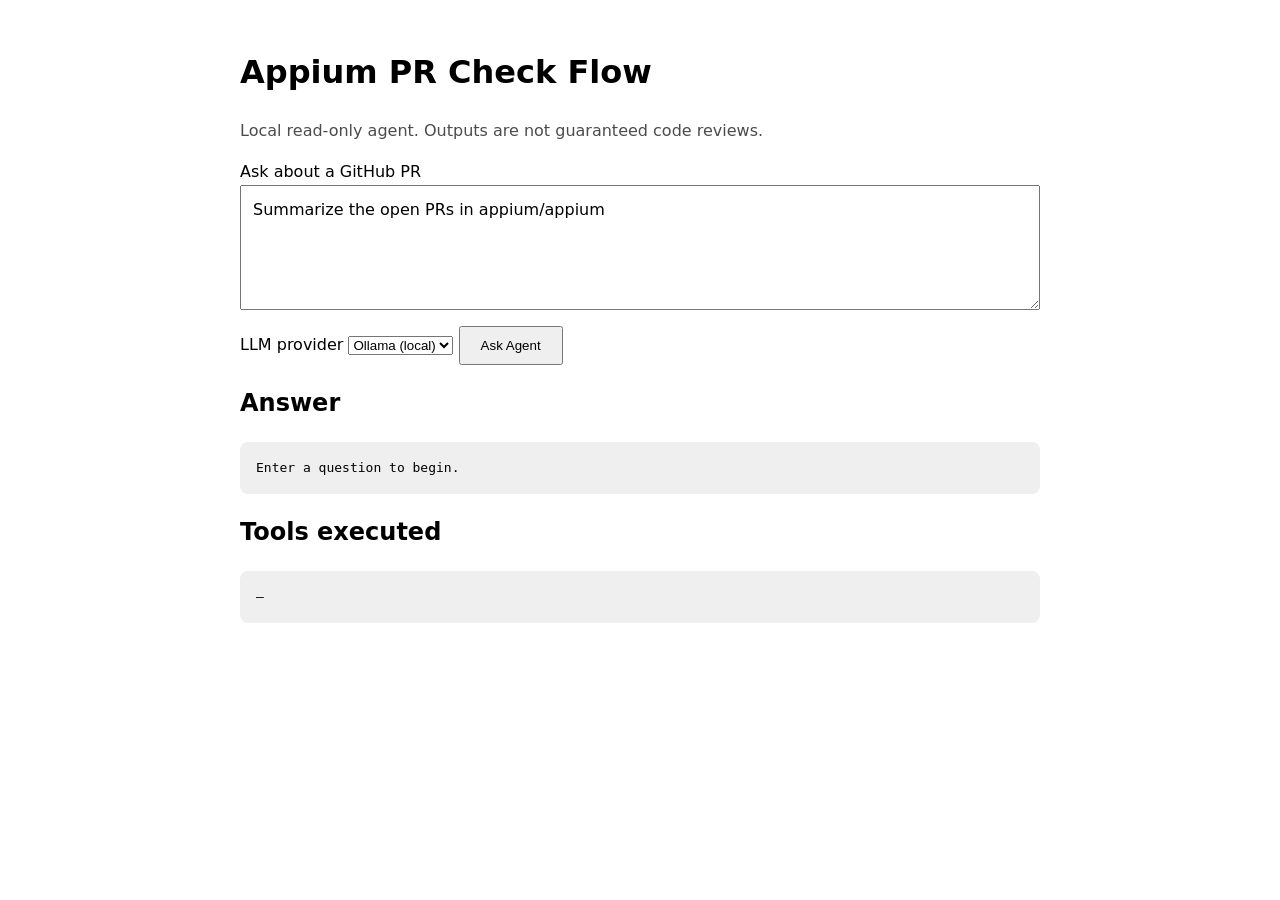
==== static/index.html @ e473fd58 "Support the native Ollama provider across CLI and web" ====
<!doctype html>
<html lang="en">
<head>
  <meta charset="utf-8">
  <meta name="viewport" content="width=device-width, initial-scale=1">
  <title>Appium PR Check Flow</title>
  <style>
    :root { font-family: system-ui, sans-serif; color-scheme: light dark; }
    body { max-width: 800px; margin: 3rem auto; padding: 0 1.25rem; line-height: 1.55; }
    textarea { box-sizing: border-box; width: 100%; padding: 12px; font: inherit; }
    button { padding: 10px 20px; cursor: pointer; margin-top: 8px; }
    pre { white-space: pre-wrap; overflow-wrap: anywhere; padding: 1rem; background: rgba(127,127,127,.12); border-radius: 8px; }
    .note { opacity: .7; }
  </style>
</head>
<body>
  <h1>Appium PR Check Flow</h1>
  <p class="note">Local read-only agent. Outputs are not guaranteed code reviews.</p>
  <form id="ask-form">
    <label for="question">Ask about a GitHub PR</label>
    <textarea id="question" rows="4" maxlength="2000" required>Summarize the open PRs in appium/appium</textarea>
    <label for="provider">LLM provider</label>
    <select id="provider"><option value="ollama" selected>Ollama (local)</option><option value="openai">OpenAI API</option></select>
    <button id="submit" type="submit">Ask Agent</button>
  </form>
  <h2>Answer</h2>
  <pre id="answer" aria-live="polite">Enter a question to begin.</pre>
  <h2>Tools executed</h2>
  <pre id="tools">—</pre>
  <script>
    const form = document.getElementById('ask-form');
    const button = document.getElementById('submit');
    const answer = document.getElementById('answer');
    const tools = document.getElementById('tools');
    form.addEventListener('submit', async event => {
      event.preventDefault();
      button.disabled = true;
      answer.textContent = 'Running…';
      tools.textContent = '—';
      try {
        const response = await fetch('/api/ask', {
          method: 'POST',
          headers: {'Content-Type': 'application/json'},
          body: JSON.stringify({question: document.getElementById('question').value, provider: document.getElementById('provider').value})
        });
        const body = await response.json();
        if (!response.ok) throw new Error(body.detail || 'Request failed');
        answer.textContent = body.answer;
        tools.textContent = JSON.stringify(body.tools, null, 2);
      } catch (error) {
        answer.textContent = String(error);
      } finally {
        button.disabled = false;
      }
    });
  </script>
</body>
</html>
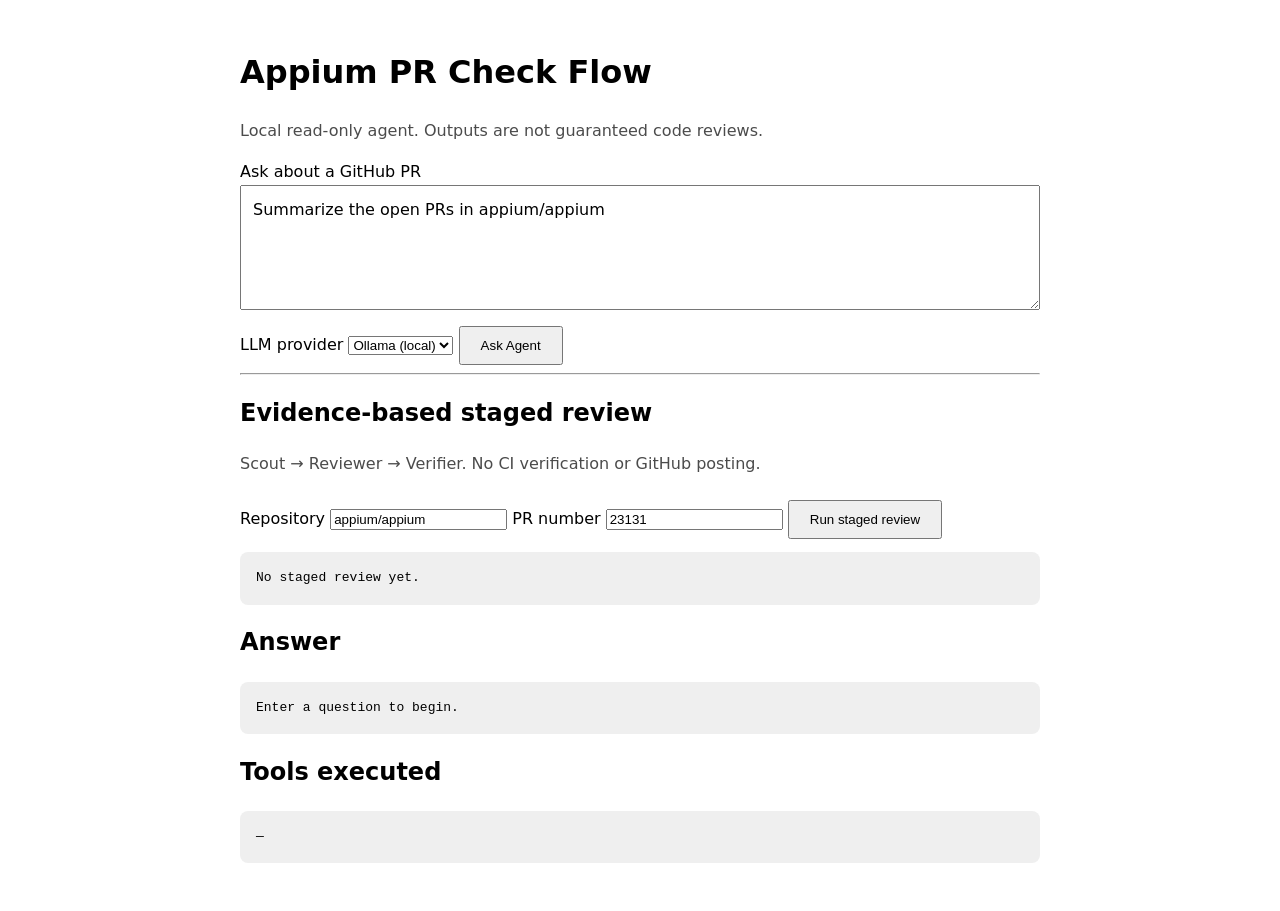
==== commit 80c892a0: "Add evidence-based staged review with a shared Skill" ====
--- a/static/index.html
+++ b/static/index.html
@@ -23,6 +23,17 @@
     <select id="provider"><option value="ollama" selected>Ollama (local)</option><option value="openai">OpenAI API</option></select>
     <button id="submit" type="submit">Ask Agent</button>
   </form>
+  <hr>
+  <h2>Evidence-based staged review</h2>
+  <p class="note">Scout → Reviewer → Verifier. No CI verification or GitHub posting.</p>
+  <form id="review-form">
+    <label for="review-repo">Repository</label>
+    <input id="review-repo" value="appium/appium" required pattern="[A-Za-z0-9_.-]+/[A-Za-z0-9_.-]+">
+    <label for="review-number">PR number</label>
+    <input id="review-number" type="number" min="1" value="23131" required>
+    <button type="submit" id="review-button">Run staged review</button>
+  </form>
+  <pre id="review-output" aria-live="polite">No staged review yet.</pre>
   <h2>Answer</h2>
   <pre id="answer" aria-live="polite">Enter a question to begin.</pre>
   <h2>Tools executed</h2>
@@ -32,6 +43,32 @@
     const button = document.getElementById('submit');
     const answer = document.getElementById('answer');
     const tools = document.getElementById('tools');
+    const reviewForm = document.getElementById('review-form');
+    const reviewButton = document.getElementById('review-button');
+    const reviewOutput = document.getElementById('review-output');
+    reviewForm.addEventListener('submit', async event => {
+      event.preventDefault();
+      reviewButton.disabled = true;
+      reviewOutput.textContent = 'Running staged review…';
+      try {
+        const response = await fetch('/api/review', {
+          method: 'POST',
+          headers: {'Content-Type': 'application/json'},
+          body: JSON.stringify({
+            repo: document.getElementById('review-repo').value,
+            number: Number(document.getElementById('review-number').value),
+            provider: document.getElementById('provider').value
+          })
+        });
+        const body = await response.json();
+        if (!response.ok) throw new Error(body.detail || 'Review request failed');
+        reviewOutput.textContent = JSON.stringify(body, null, 2);
+      } catch (error) {
+        reviewOutput.textContent = String(error);
+      } finally {
+        reviewButton.disabled = false;
+      }
+    });
     form.addEventListener('submit', async event => {
       event.preventDefault();
       button.disabled = true;
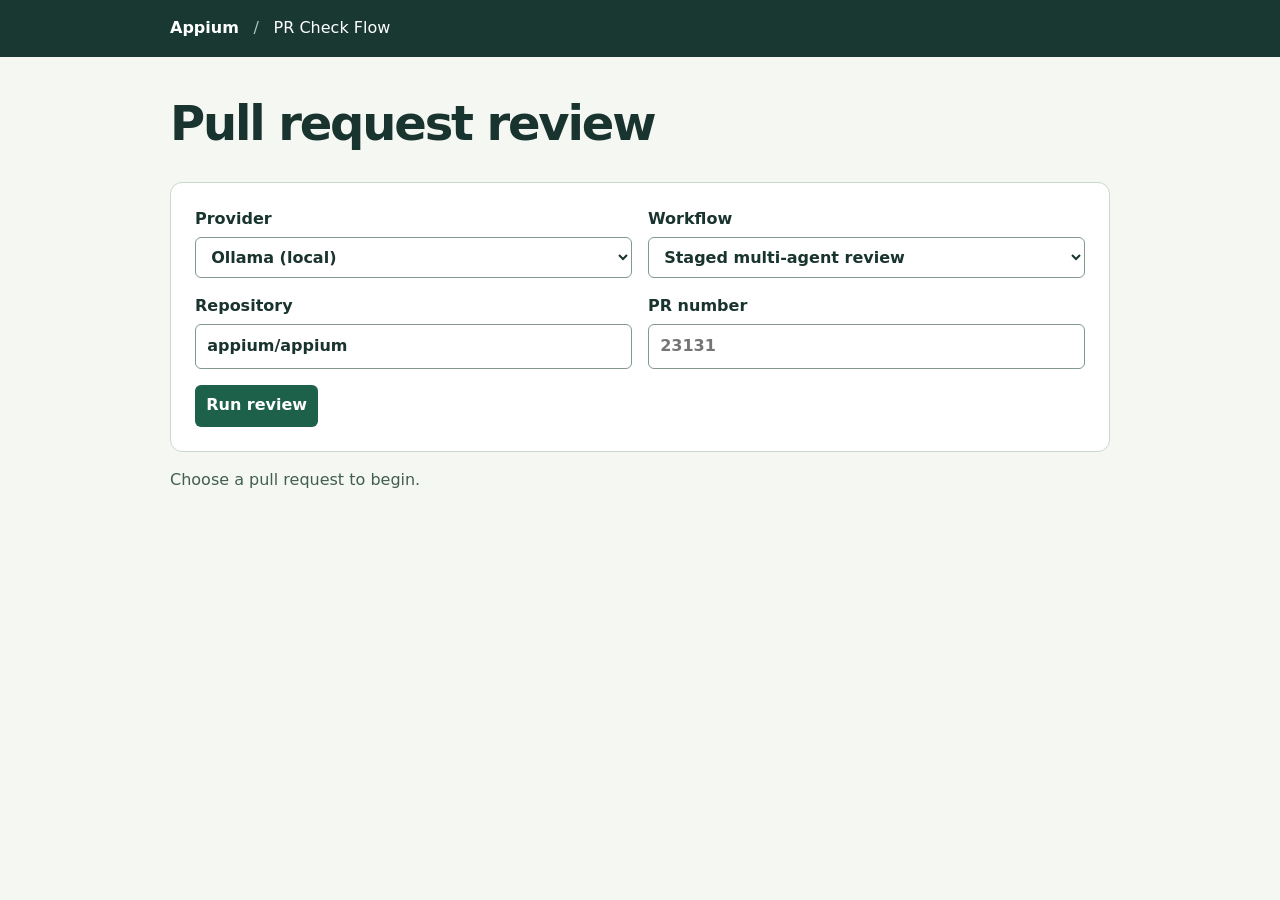
==== commit e35239d0: "Present single-agent and staged reviews in a unified web UI" ====
--- a/static/index.html
+++ b/static/index.html
@@ -4,92 +4,32 @@
   <meta charset="utf-8">
   <meta name="viewport" content="width=device-width, initial-scale=1">
   <title>Appium PR Check Flow</title>
-  <style>
-    :root { font-family: system-ui, sans-serif; color-scheme: light dark; }
-    body { max-width: 800px; margin: 3rem auto; padding: 0 1.25rem; line-height: 1.55; }
-    textarea { box-sizing: border-box; width: 100%; padding: 12px; font: inherit; }
-    button { padding: 10px 20px; cursor: pointer; margin-top: 8px; }
-    pre { white-space: pre-wrap; overflow-wrap: anywhere; padding: 1rem; background: rgba(127,127,127,.12); border-radius: 8px; }
-    .note { opacity: .7; }
-  </style>
+  <link rel="stylesheet" href="/static/review.css">
+  <script src="/static/review.js" defer></script>
 </head>
 <body>
-  <h1>Appium PR Check Flow</h1>
-  <p class="note">Local read-only agent. Outputs are not guaranteed code reviews.</p>
-  <form id="ask-form">
-    <label for="question">Ask about a GitHub PR</label>
-    <textarea id="question" rows="4" maxlength="2000" required>Summarize the open PRs in appium/appium</textarea>
-    <label for="provider">LLM provider</label>
-    <select id="provider"><option value="ollama" selected>Ollama (local)</option><option value="openai">OpenAI API</option></select>
-    <button id="submit" type="submit">Ask Agent</button>
-  </form>
-  <hr>
-  <h2>Evidence-based staged review</h2>
-  <p class="note">Scout → Reviewer → Verifier. No CI verification or GitHub posting.</p>
-  <form id="review-form">
-    <label for="review-repo">Repository</label>
-    <input id="review-repo" value="appium/appium" required pattern="[A-Za-z0-9_.-]+/[A-Za-z0-9_.-]+">
-    <label for="review-number">PR number</label>
-    <input id="review-number" type="number" min="1" value="23131" required>
-    <button type="submit" id="review-button">Run staged review</button>
-  </form>
-  <pre id="review-output" aria-live="polite">No staged review yet.</pre>
-  <h2>Answer</h2>
-  <pre id="answer" aria-live="polite">Enter a question to begin.</pre>
-  <h2>Tools executed</h2>
-  <pre id="tools">—</pre>
-  <script>
-    const form = document.getElementById('ask-form');
-    const button = document.getElementById('submit');
-    const answer = document.getElementById('answer');
-    const tools = document.getElementById('tools');
-    const reviewForm = document.getElementById('review-form');
-    const reviewButton = document.getElementById('review-button');
-    const reviewOutput = document.getElementById('review-output');
-    reviewForm.addEventListener('submit', async event => {
-      event.preventDefault();
-      reviewButton.disabled = true;
-      reviewOutput.textContent = 'Running staged review…';
-      try {
-        const response = await fetch('/api/review', {
-          method: 'POST',
-          headers: {'Content-Type': 'application/json'},
-          body: JSON.stringify({
-            repo: document.getElementById('review-repo').value,
-            number: Number(document.getElementById('review-number').value),
-            provider: document.getElementById('provider').value
-          })
-        });
-        const body = await response.json();
-        if (!response.ok) throw new Error(body.detail || 'Review request failed');
-        reviewOutput.textContent = JSON.stringify(body, null, 2);
-      } catch (error) {
-        reviewOutput.textContent = String(error);
-      } finally {
-        reviewButton.disabled = false;
-      }
-    });
-    form.addEventListener('submit', async event => {
-      event.preventDefault();
-      button.disabled = true;
-      answer.textContent = 'Running…';
-      tools.textContent = '—';
-      try {
-        const response = await fetch('/api/ask', {
-          method: 'POST',
-          headers: {'Content-Type': 'application/json'},
-          body: JSON.stringify({question: document.getElementById('question').value, provider: document.getElementById('provider').value})
-        });
-        const body = await response.json();
-        if (!response.ok) throw new Error(body.detail || 'Request failed');
-        answer.textContent = body.answer;
-        tools.textContent = JSON.stringify(body.tools, null, 2);
-      } catch (error) {
-        answer.textContent = String(error);
-      } finally {
-        button.disabled = false;
-      }
-    });
-  </script>
+  <header><b>Appium</b><span> / </span>PR Check Flow</header>
+  <main>
+    <h1>Pull request review</h1>
+    <form id="run">
+      <label>Provider<select id="provider"><option value="ollama">Ollama (local)</option><option value="openai">OpenAI API</option></select></label>
+      <label>Workflow<select id="mode"><option value="staged">Staged multi-agent review</option><option value="single">Single agent</option></select></label>
+      <fieldset id="target">
+        <label>Repository<input id="repo" required pattern="[A-Za-z0-9_.\-]+/[A-Za-z0-9_.\-]+" value="appium/appium"></label>
+        <label>PR number<input id="number" type="number" required min="1" placeholder="23131"></label>
+      </fieldset>
+      <label id="ask" hidden>Question<textarea id="question" maxlength="2000" rows="3" required disabled>Summarize the open PRs in appium/appium</textarea></label>
+      <button id="submit">Run review</button>
+    </form>
+    <p id="status" role="status">Choose a pull request to begin.</p>
+    <section id="result" hidden>
+      <h2>Review report</h2>
+      <div id="coverage"></div>
+      <article id="report"></article>
+      <h2>Execution trace</h2>
+      <ol id="trace"></ol>
+      <details><summary>Structured JSON</summary><pre id="json"></pre></details>
+    </section>
+  </main>
 </body>
 </html>
--- a/static/review.css
+++ b/static/review.css
@@ -0,0 +1,32 @@
+:root { color-scheme: light; font: 16px/1.55 'Inter', system-ui, sans-serif; color: #19332e; background: #f5f7f3; }
+* { box-sizing: border-box; }
+body { margin: 0; }
+header { background: #183831; color: white; padding: 1rem max(5vw, calc((100vw - 940px)/2)); white-space: nowrap; }
+header span { color: #abc5b9; margin: 0 .6rem; }
+main { max-width: 988px; margin: 2.5rem auto; padding: 0 24px; }
+h1 { font-size: clamp(2rem, 5vw, 3rem); letter-spacing: -.045em; line-height: 1.1; }
+h2 { margin: 2rem 0 .75rem; }
+form, article, details { background: white; border: 1px solid #cad8ce; border-radius: 12px; padding: 1.5rem; }
+form, fieldset { display: grid; grid-template-columns: 1fr 1fr; gap: 1rem; }
+fieldset { border: 0; margin: 0; padding: 0; min-width: 0; }
+fieldset, #ask { grid-column: 1 / -1; }
+label { display: grid; gap: .35rem; font-weight: 600; min-width: 0; }
+select, input, textarea, button { font: inherit; border-radius: 6px; padding: .55rem .7rem; }
+select, input, textarea { border: 1px solid #82998b; background: white; color: inherit; width: 100%; }
+button { justify-self: start; background: #1d614a; border: 0; color: white; font-weight: 600; cursor: pointer; }
+button:disabled { opacity: .65; }
+#status { color: #425e51; }
+#coverage { display: flex; flex-wrap: wrap; gap: .5rem; margin-bottom: .75rem; }
+#coverage span { background: #e0eae3; padding: .25rem .65rem; border-radius: 4px; }
+article { overflow: auto; overflow-wrap: anywhere; }
+article > :first-child { margin-top: 0; }
+article h1 { font-size: 1.55rem; letter-spacing: -.02em; }
+article h2 { font-size: 1.2rem; }
+code, pre { font-family: 'IBM Plex Mono', ui-monospace, monospace; }
+code { background: #eef3ef; padding: .1em .25em; }
+pre { white-space: pre-wrap; overflow-wrap: anywhere; }
+th, td { padding: .4rem .7rem; border: 1px solid #cad8ce; text-align: left; }
+table { border-collapse: collapse; }
+summary { cursor: pointer; font-weight: 600; }
+[hidden] { display: none !important; }
+@media (max-width: 560px) { form, fieldset { grid-template-columns: 1fr; } main { padding: 0 14px; } }
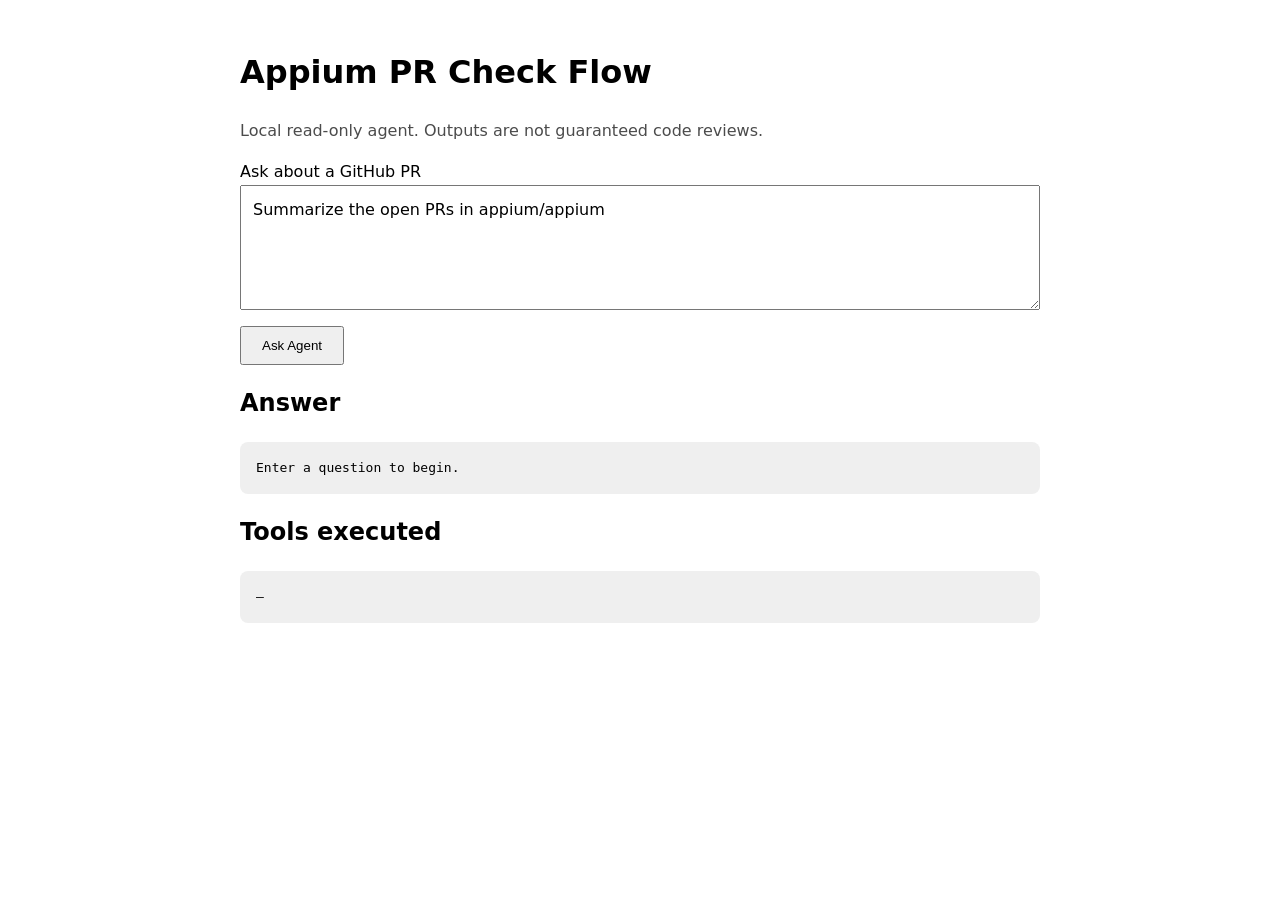
==== commit 3c9b2217: "Merge pull request #2 from KazuCocoa/review/history-web Local browser client and automated tests" ====
--- a/static/index.html
+++ b/static/index.html
@@ -4,32 +4,53 @@
   <meta charset="utf-8">
   <meta name="viewport" content="width=device-width, initial-scale=1">
   <title>Appium PR Check Flow</title>
-  <link rel="stylesheet" href="/static/review.css">
-  <script src="/static/review.js" defer></script>
+  <style>
+    :root { font-family: system-ui, sans-serif; color-scheme: light dark; }
+    body { max-width: 800px; margin: 3rem auto; padding: 0 1.25rem; line-height: 1.55; }
+    textarea { box-sizing: border-box; width: 100%; padding: 12px; font: inherit; }
+    button { padding: 10px 20px; cursor: pointer; margin-top: 8px; }
+    pre { white-space: pre-wrap; overflow-wrap: anywhere; padding: 1rem; background: rgba(127,127,127,.12); border-radius: 8px; }
+    .note { opacity: .7; }
+  </style>
 </head>
 <body>
-  <header><b>Appium</b><span> / </span>PR Check Flow</header>
-  <main>
-    <h1>Pull request review</h1>
-    <form id="run">
-      <label>Provider<select id="provider"><option value="ollama">Ollama (local)</option><option value="openai">OpenAI API</option></select></label>
-      <label>Workflow<select id="mode"><option value="staged">Staged multi-agent review</option><option value="single">Single agent</option></select></label>
-      <fieldset id="target">
-        <label>Repository<input id="repo" required pattern="[A-Za-z0-9_.\-]+/[A-Za-z0-9_.\-]+" value="appium/appium"></label>
-        <label>PR number<input id="number" type="number" required min="1" placeholder="23131"></label>
-      </fieldset>
-      <label id="ask" hidden>Question<textarea id="question" maxlength="2000" rows="3" required disabled>Summarize the open PRs in appium/appium</textarea></label>
-      <button id="submit">Run review</button>
-    </form>
-    <p id="status" role="status">Choose a pull request to begin.</p>
-    <section id="result" hidden>
-      <h2>Review report</h2>
-      <div id="coverage"></div>
-      <article id="report"></article>
-      <h2>Execution trace</h2>
-      <ol id="trace"></ol>
-      <details><summary>Structured JSON</summary><pre id="json"></pre></details>
-    </section>
-  </main>
+  <h1>Appium PR Check Flow</h1>
+  <p class="note">Local read-only agent. Outputs are not guaranteed code reviews.</p>
+  <form id="ask-form">
+    <label for="question">Ask about a GitHub PR</label>
+    <textarea id="question" rows="4" maxlength="2000" required>Summarize the open PRs in appium/appium</textarea>
+    <button id="submit" type="submit">Ask Agent</button>
+  </form>
+  <h2>Answer</h2>
+  <pre id="answer" aria-live="polite">Enter a question to begin.</pre>
+  <h2>Tools executed</h2>
+  <pre id="tools">—</pre>
+  <script>
+    const form = document.getElementById('ask-form');
+    const button = document.getElementById('submit');
+    const answer = document.getElementById('answer');
+    const tools = document.getElementById('tools');
+    form.addEventListener('submit', async event => {
+      event.preventDefault();
+      button.disabled = true;
+      answer.textContent = 'Running…';
+      tools.textContent = '—';
+      try {
+        const response = await fetch('/api/ask', {
+          method: 'POST',
+          headers: {'Content-Type': 'application/json'},
+          body: JSON.stringify({question: document.getElementById('question').value})
+        });
+        const body = await response.json();
+        if (!response.ok) throw new Error(body.detail || 'Request failed');
+        answer.textContent = body.answer;
+        tools.textContent = JSON.stringify(body.tools, null, 2);
+      } catch (error) {
+        answer.textContent = String(error);
+      } finally {
+        button.disabled = false;
+      }
+    });
+  </script>
 </body>
 </html>
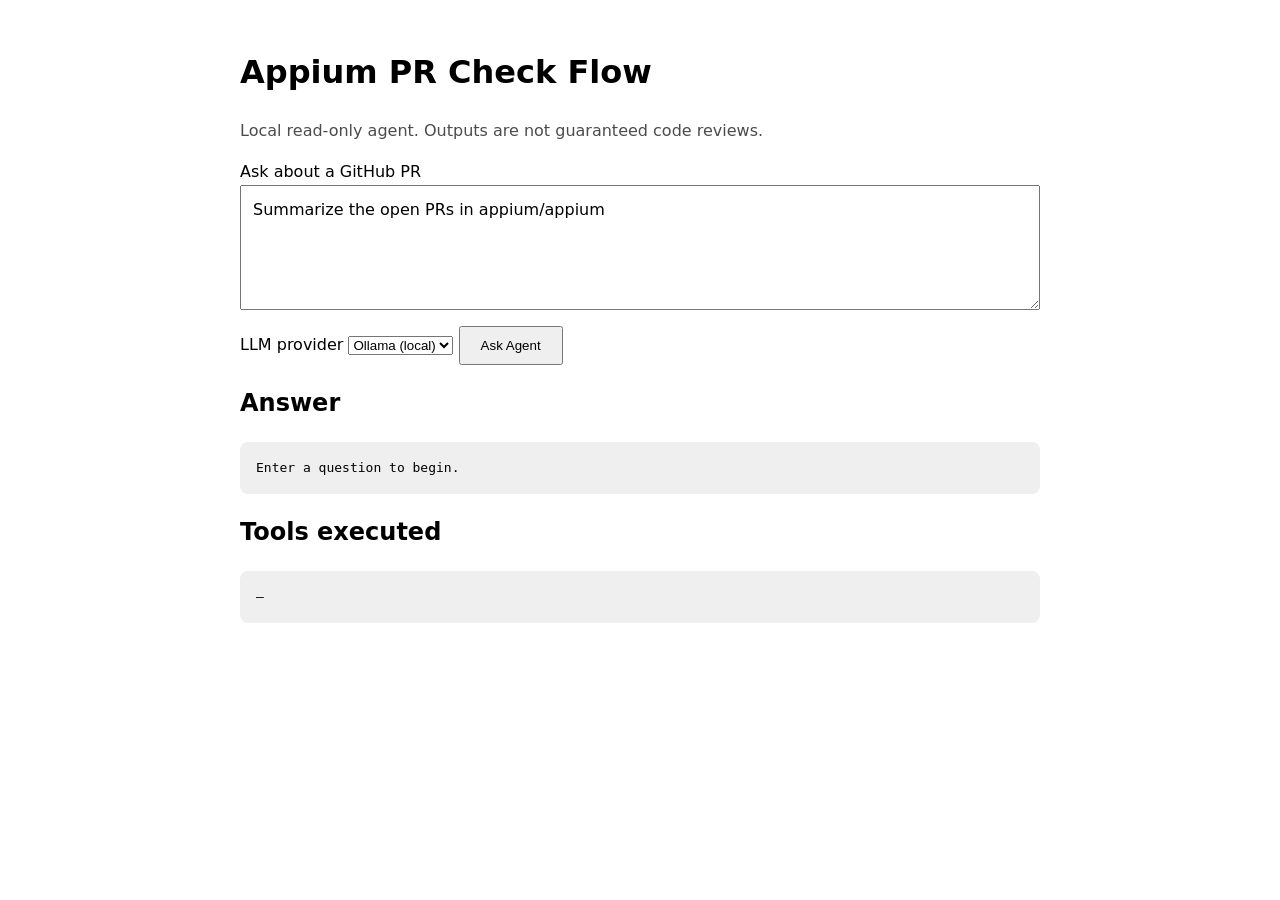
==== commit 6152e07f: "Merge pull request #3 from KazuCocoa/review/history-ollama Ollama provider for CLI and web" ====
--- a/static/index.html
+++ b/static/index.html
@@ -19,6 +19,8 @@
   <form id="ask-form">
     <label for="question">Ask about a GitHub PR</label>
     <textarea id="question" rows="4" maxlength="2000" required>Summarize the open PRs in appium/appium</textarea>
+    <label for="provider">LLM provider</label>
+    <select id="provider"><option value="ollama" selected>Ollama (local)</option><option value="openai">OpenAI API</option></select>
     <button id="submit" type="submit">Ask Agent</button>
   </form>
   <h2>Answer</h2>
@@ -39,7 +41,7 @@
         const response = await fetch('/api/ask', {
           method: 'POST',
           headers: {'Content-Type': 'application/json'},
-          body: JSON.stringify({question: document.getElementById('question').value})
+          body: JSON.stringify({question: document.getElementById('question').value, provider: document.getElementById('provider').value})
         });
         const body = await response.json();
         if (!response.ok) throw new Error(body.detail || 'Request failed');
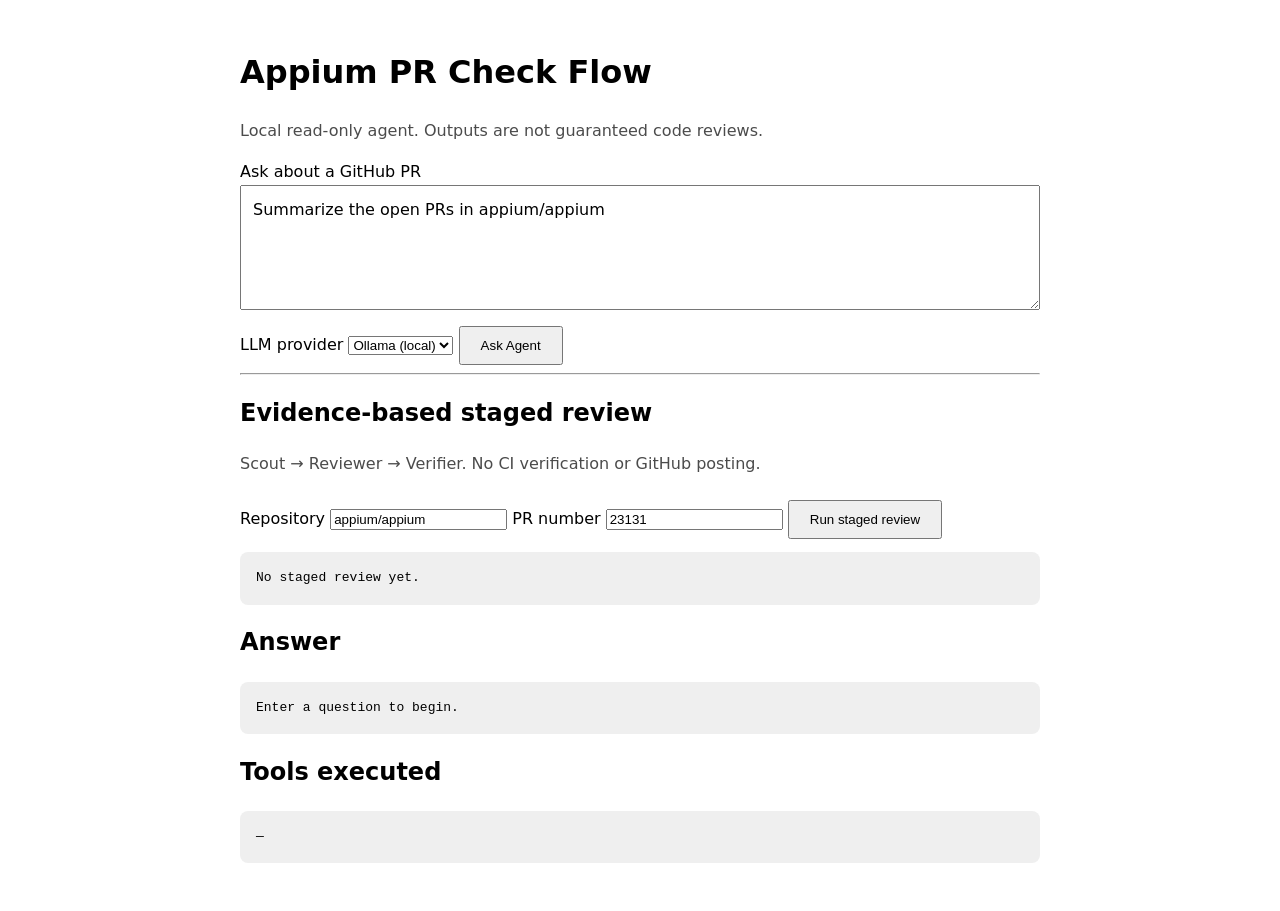
==== commit 1e95e509: "Merge pull request #4 from KazuCocoa/review/history-staged Evidence-based staged review" ====
--- a/static/index.html
+++ b/static/index.html
@@ -23,6 +23,17 @@
     <select id="provider"><option value="ollama" selected>Ollama (local)</option><option value="openai">OpenAI API</option></select>
     <button id="submit" type="submit">Ask Agent</button>
   </form>
+  <hr>
+  <h2>Evidence-based staged review</h2>
+  <p class="note">Scout → Reviewer → Verifier. No CI verification or GitHub posting.</p>
+  <form id="review-form">
+    <label for="review-repo">Repository</label>
+    <input id="review-repo" value="appium/appium" required pattern="[A-Za-z0-9_.-]+/[A-Za-z0-9_.-]+">
+    <label for="review-number">PR number</label>
+    <input id="review-number" type="number" min="1" value="23131" required>
+    <button type="submit" id="review-button">Run staged review</button>
+  </form>
+  <pre id="review-output" aria-live="polite">No staged review yet.</pre>
   <h2>Answer</h2>
   <pre id="answer" aria-live="polite">Enter a question to begin.</pre>
   <h2>Tools executed</h2>
@@ -32,6 +43,32 @@
     const button = document.getElementById('submit');
     const answer = document.getElementById('answer');
     const tools = document.getElementById('tools');
+    const reviewForm = document.getElementById('review-form');
+    const reviewButton = document.getElementById('review-button');
+    const reviewOutput = document.getElementById('review-output');
+    reviewForm.addEventListener('submit', async event => {
+      event.preventDefault();
+      reviewButton.disabled = true;
+      reviewOutput.textContent = 'Running staged review…';
+      try {
+        const response = await fetch('/api/review', {
+          method: 'POST',
+          headers: {'Content-Type': 'application/json'},
+          body: JSON.stringify({
+            repo: document.getElementById('review-repo').value,
+            number: Number(document.getElementById('review-number').value),
+            provider: document.getElementById('provider').value
+          })
+        });
+        const body = await response.json();
+        if (!response.ok) throw new Error(body.detail || 'Review request failed');
+        reviewOutput.textContent = JSON.stringify(body, null, 2);
+      } catch (error) {
+        reviewOutput.textContent = String(error);
+      } finally {
+        reviewButton.disabled = false;
+      }
+    });
     form.addEventListener('submit', async event => {
       event.preventDefault();
       button.disabled = true;
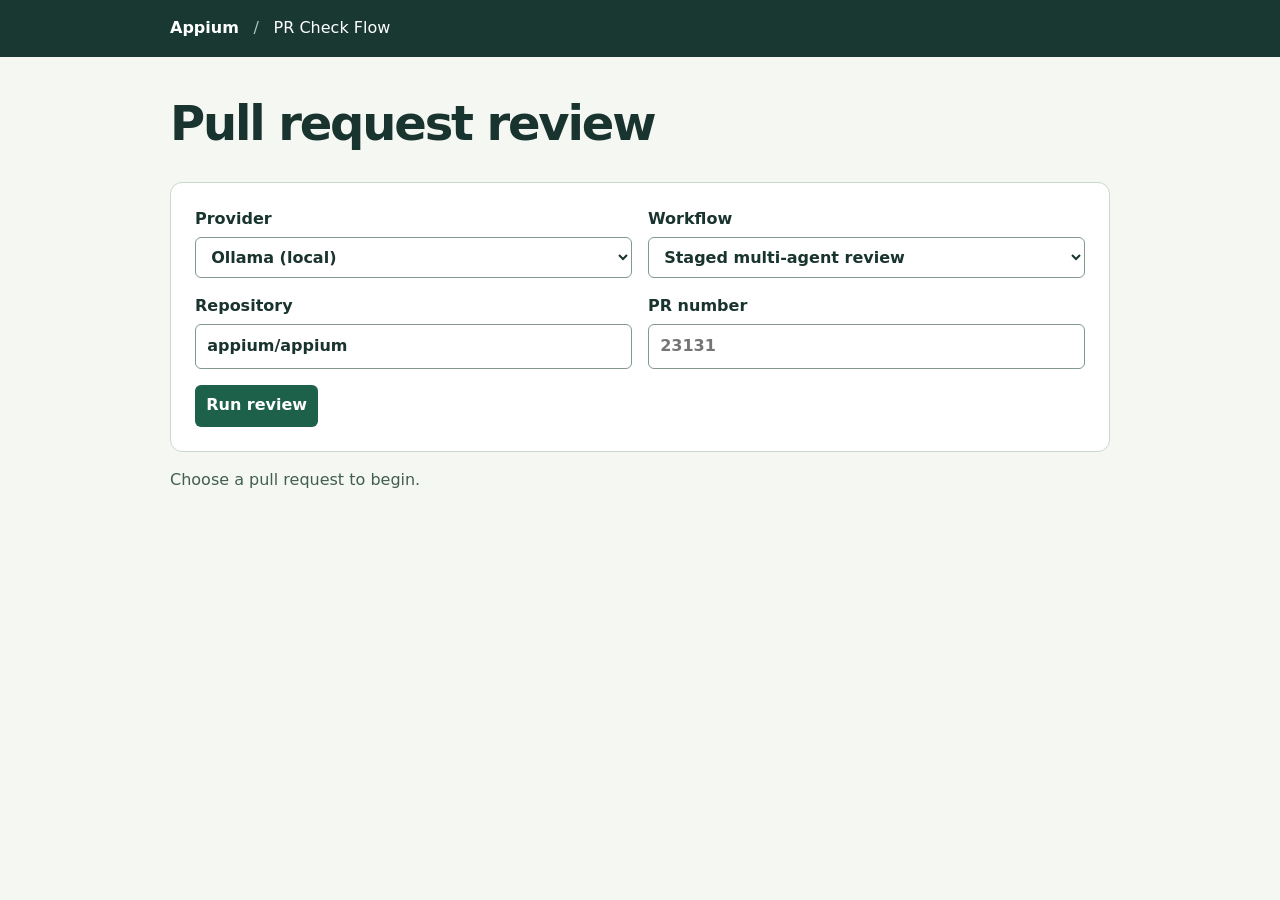
==== commit 602f5bfd: "Merge pull request #8 from KazuCocoa/replay/review-ui Render reviews and execution evidence in the w" ====
--- a/static/index.html
+++ b/static/index.html
@@ -4,92 +4,32 @@
   <meta charset="utf-8">
   <meta name="viewport" content="width=device-width, initial-scale=1">
   <title>Appium PR Check Flow</title>
-  <style>
-    :root { font-family: system-ui, sans-serif; color-scheme: light dark; }
-    body { max-width: 800px; margin: 3rem auto; padding: 0 1.25rem; line-height: 1.55; }
-    textarea { box-sizing: border-box; width: 100%; padding: 12px; font: inherit; }
-    button { padding: 10px 20px; cursor: pointer; margin-top: 8px; }
-    pre { white-space: pre-wrap; overflow-wrap: anywhere; padding: 1rem; background: rgba(127,127,127,.12); border-radius: 8px; }
-    .note { opacity: .7; }
-  </style>
+  <link rel="stylesheet" href="/static/review.css">
+  <script src="/static/review.js" defer></script>
 </head>
 <body>
-  <h1>Appium PR Check Flow</h1>
-  <p class="note">Local read-only agent. Outputs are not guaranteed code reviews.</p>
-  <form id="ask-form">
-    <label for="question">Ask about a GitHub PR</label>
-    <textarea id="question" rows="4" maxlength="2000" required>Summarize the open PRs in appium/appium</textarea>
-    <label for="provider">LLM provider</label>
-    <select id="provider"><option value="ollama" selected>Ollama (local)</option><option value="openai">OpenAI API</option></select>
-    <button id="submit" type="submit">Ask Agent</button>
-  </form>
-  <hr>
-  <h2>Evidence-based staged review</h2>
-  <p class="note">Scout → Reviewer → Verifier. No CI verification or GitHub posting.</p>
-  <form id="review-form">
-    <label for="review-repo">Repository</label>
-    <input id="review-repo" value="appium/appium" required pattern="[A-Za-z0-9_.-]+/[A-Za-z0-9_.-]+">
-    <label for="review-number">PR number</label>
-    <input id="review-number" type="number" min="1" value="23131" required>
-    <button type="submit" id="review-button">Run staged review</button>
-  </form>
-  <pre id="review-output" aria-live="polite">No staged review yet.</pre>
-  <h2>Answer</h2>
-  <pre id="answer" aria-live="polite">Enter a question to begin.</pre>
-  <h2>Tools executed</h2>
-  <pre id="tools">—</pre>
-  <script>
-    const form = document.getElementById('ask-form');
-    const button = document.getElementById('submit');
-    const answer = document.getElementById('answer');
-    const tools = document.getElementById('tools');
-    const reviewForm = document.getElementById('review-form');
-    const reviewButton = document.getElementById('review-button');
-    const reviewOutput = document.getElementById('review-output');
-    reviewForm.addEventListener('submit', async event => {
-      event.preventDefault();
-      reviewButton.disabled = true;
-      reviewOutput.textContent = 'Running staged review…';
-      try {
-        const response = await fetch('/api/review', {
-          method: 'POST',
-          headers: {'Content-Type': 'application/json'},
-          body: JSON.stringify({
-            repo: document.getElementById('review-repo').value,
-            number: Number(document.getElementById('review-number').value),
-            provider: document.getElementById('provider').value
-          })
-        });
-        const body = await response.json();
-        if (!response.ok) throw new Error(body.detail || 'Review request failed');
-        reviewOutput.textContent = JSON.stringify(body, null, 2);
-      } catch (error) {
-        reviewOutput.textContent = String(error);
-      } finally {
-        reviewButton.disabled = false;
-      }
-    });
-    form.addEventListener('submit', async event => {
-      event.preventDefault();
-      button.disabled = true;
-      answer.textContent = 'Running…';
-      tools.textContent = '—';
-      try {
-        const response = await fetch('/api/ask', {
-          method: 'POST',
-          headers: {'Content-Type': 'application/json'},
-          body: JSON.stringify({question: document.getElementById('question').value, provider: document.getElementById('provider').value})
-        });
-        const body = await response.json();
-        if (!response.ok) throw new Error(body.detail || 'Request failed');
-        answer.textContent = body.answer;
-        tools.textContent = JSON.stringify(body.tools, null, 2);
-      } catch (error) {
-        answer.textContent = String(error);
-      } finally {
-        button.disabled = false;
-      }
-    });
-  </script>
+  <header><b>Appium</b><span> / </span>PR Check Flow</header>
+  <main>
+    <h1>Pull request review</h1>
+    <form id="run">
+      <label>Provider<select id="provider"><option value="ollama">Ollama (local)</option><option value="openai">OpenAI API</option></select></label>
+      <label>Workflow<select id="mode"><option value="staged">Staged multi-agent review</option><option value="single">Single agent</option></select></label>
+      <fieldset id="target">
+        <label>Repository<input id="repo" required pattern="[A-Za-z0-9_.\-]+/[A-Za-z0-9_.\-]+" value="appium/appium"></label>
+        <label>PR number<input id="number" type="number" required min="1" placeholder="23131"></label>
+      </fieldset>
+      <label id="ask" hidden>Question<textarea id="question" maxlength="2000" rows="3" required disabled>Summarize the open PRs in appium/appium</textarea></label>
+      <button id="submit">Run review</button>
+    </form>
+    <p id="status" role="status">Choose a pull request to begin.</p>
+    <section id="result" hidden>
+      <h2>Review report</h2>
+      <div id="coverage"></div>
+      <article id="report"></article>
+      <h2>Execution trace</h2>
+      <ol id="trace"></ol>
+      <details><summary>Structured JSON</summary><pre id="json"></pre></details>
+    </section>
+  </main>
 </body>
 </html>
--- a/static/review.css
+++ b/static/review.css
@@ -0,0 +1,32 @@
+:root { color-scheme: light; font: 16px/1.55 'Inter', system-ui, sans-serif; color: #19332e; background: #f5f7f3; }
+* { box-sizing: border-box; }
+body { margin: 0; }
+header { background: #183831; color: white; padding: 1rem max(5vw, calc((100vw - 940px)/2)); white-space: nowrap; }
+header span { color: #abc5b9; margin: 0 .6rem; }
+main { max-width: 988px; margin: 2.5rem auto; padding: 0 24px; }
+h1 { font-size: clamp(2rem, 5vw, 3rem); letter-spacing: -.045em; line-height: 1.1; }
+h2 { margin: 2rem 0 .75rem; }
+form, article, details { background: white; border: 1px solid #cad8ce; border-radius: 12px; padding: 1.5rem; }
+form, fieldset { display: grid; grid-template-columns: 1fr 1fr; gap: 1rem; }
+fieldset { border: 0; margin: 0; padding: 0; min-width: 0; }
+fieldset, #ask { grid-column: 1 / -1; }
+label { display: grid; gap: .35rem; font-weight: 600; min-width: 0; }
+select, input, textarea, button { font: inherit; border-radius: 6px; padding: .55rem .7rem; }
+select, input, textarea { border: 1px solid #82998b; background: white; color: inherit; width: 100%; }
+button { justify-self: start; background: #1d614a; border: 0; color: white; font-weight: 600; cursor: pointer; }
+button:disabled { opacity: .65; }
+#status { color: #425e51; }
+#coverage { display: flex; flex-wrap: wrap; gap: .5rem; margin-bottom: .75rem; }
+#coverage span { background: #e0eae3; padding: .25rem .65rem; border-radius: 4px; }
+article { overflow: auto; overflow-wrap: anywhere; }
+article > :first-child { margin-top: 0; }
+article h1 { font-size: 1.55rem; letter-spacing: -.02em; }
+article h2 { font-size: 1.2rem; }
+code, pre { font-family: 'IBM Plex Mono', ui-monospace, monospace; }
+code { background: #eef3ef; padding: .1em .25em; }
+pre { white-space: pre-wrap; overflow-wrap: anywhere; }
+th, td { padding: .4rem .7rem; border: 1px solid #cad8ce; text-align: left; }
+table { border-collapse: collapse; }
+summary { cursor: pointer; font-weight: 600; }
+[hidden] { display: none !important; }
+@media (max-width: 560px) { form, fieldset { grid-template-columns: 1fr; } main { padding: 0 14px; } }
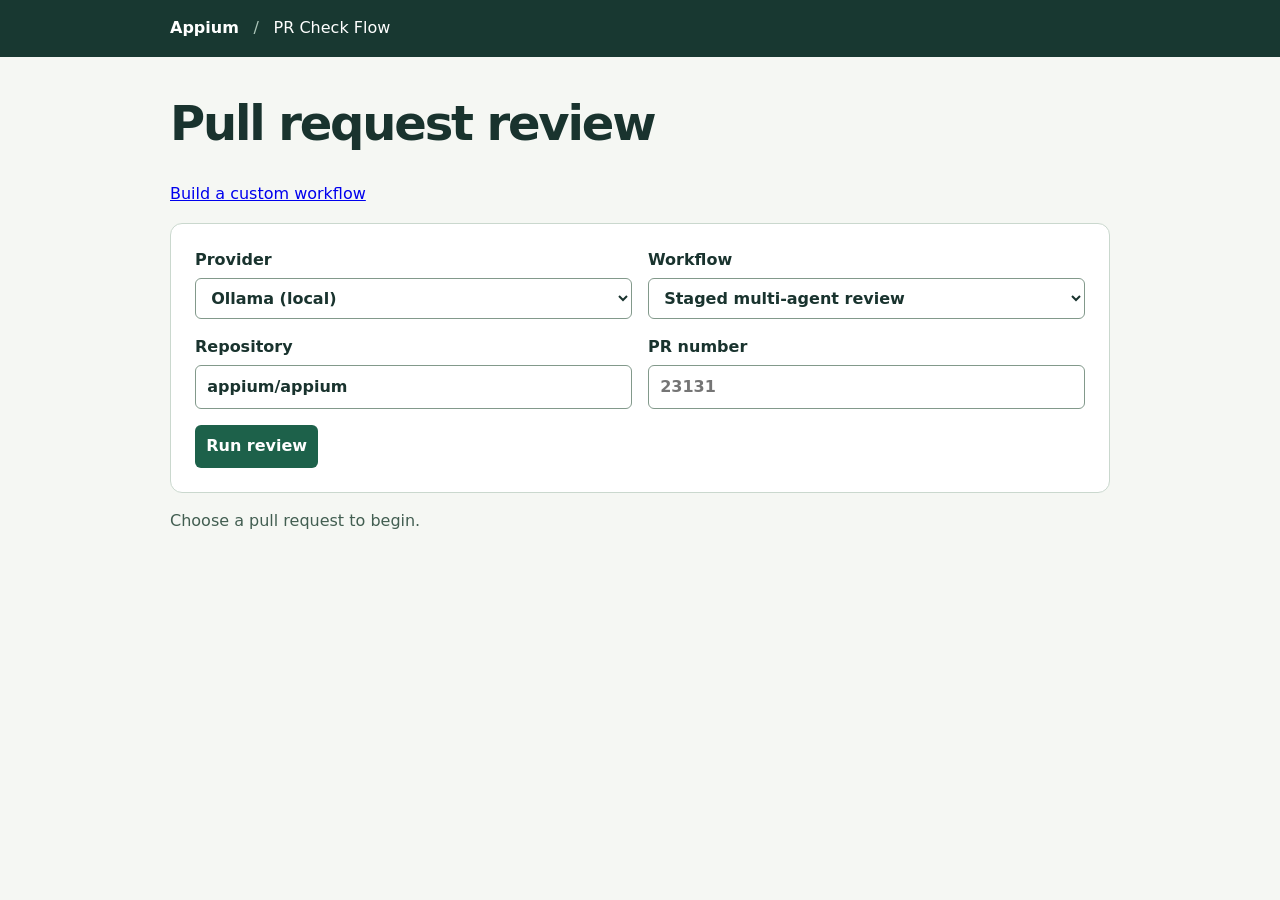
==== commit f8f2666f: "Build, inspect and evaluate serial workflows in the browser" ====
--- a/static/index.html
+++ b/static/index.html
@@ -5,12 +5,14 @@
   <meta name="viewport" content="width=device-width, initial-scale=1">
   <title>Appium PR Check Flow</title>
   <link rel="stylesheet" href="/static/review.css">
+  <script src="/static/stream.js" defer></script>
   <script src="/static/review.js" defer></script>
 </head>
 <body>
   <header><b>Appium</b><span> / </span>PR Check Flow</header>
   <main>
     <h1>Pull request review</h1>
+    <p><a href="/static/workflows.html">Build a custom workflow</a></p>
     <form id="run">
       <label>Provider<select id="provider"><option value="ollama">Ollama (local)</option><option value="openai">OpenAI API</option></select></label>
       <label>Workflow<select id="mode"><option value="staged">Staged multi-agent review</option><option value="single">Single agent</option></select></label>
--- a/static/review.css
+++ b/static/review.css
@@ -30,3 +30,15 @@
 summary { cursor: pointer; font-weight: 600; }
 [hidden] { display: none !important; }
 @media (max-width: 560px) { form, fieldset { grid-template-columns: 1fr; } main { padding: 0 14px; } }
+
+#status.running { font-weight: 600; }
+#status.running::before { content: ''; display: inline-block; width: .65em; height: .65em;
+  margin-right: .5em; border-radius: 50%; background: #1d614a; }
+
+#builder fieldset { border-top: 1px solid #cad8ce; padding-top: .7rem; }
+#builder legend { font-weight: 650; padding-right: .5rem; }
+#steps { display: grid; gap: .55rem; grid-column: 1 / -1; }
+.workflow-step { display: flex; align-items: center; flex-wrap: wrap; gap: .45rem; }
+.workflow-step select { width: auto; flex: 1 1 12em; }
+.workflow-step button, #add, #save { color: #24533f; background: #edf3ee; }
+#inspect details, #notes { margin-bottom: .75rem; }
